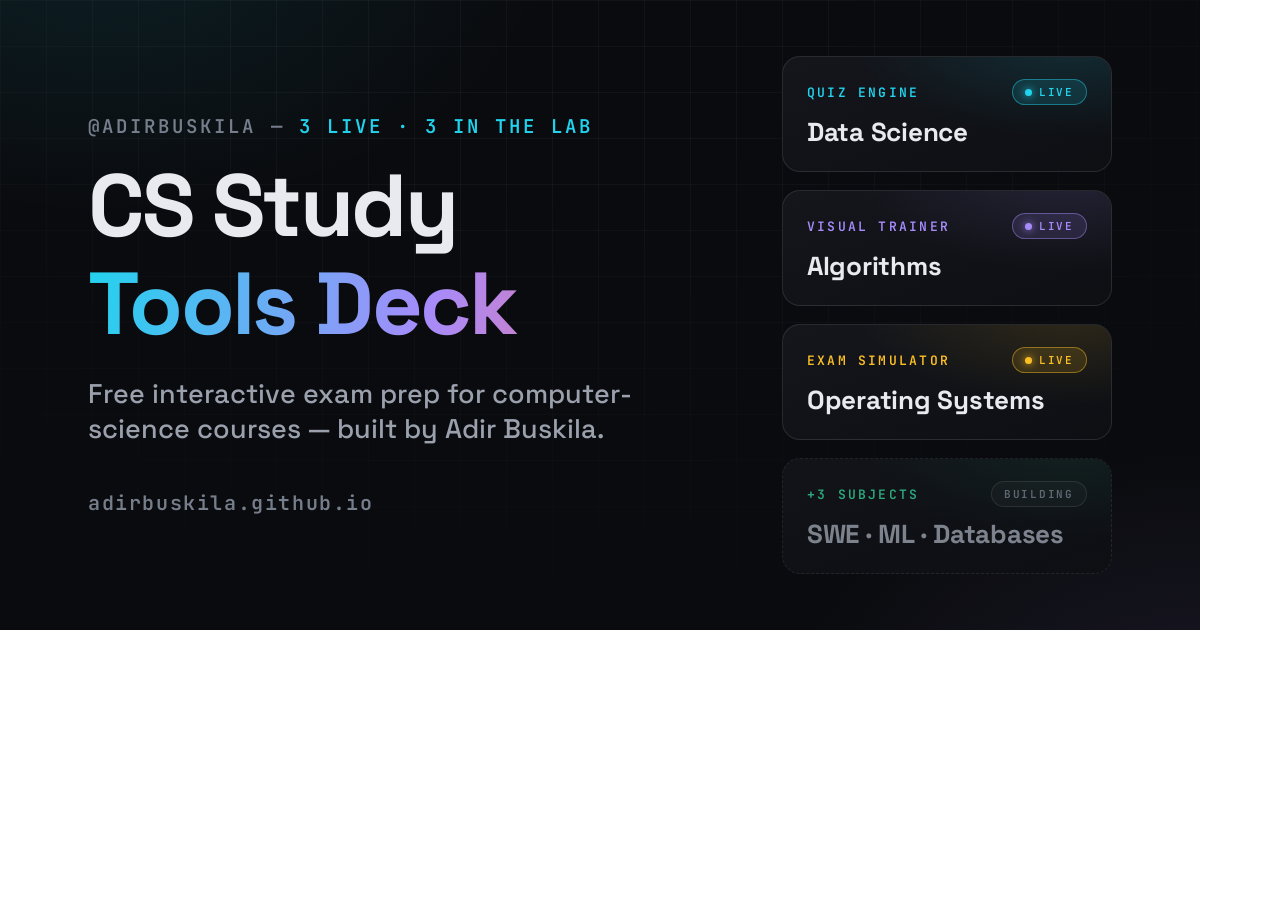
==== og-template.html @ e3f519e2 "CS study tools deck" ====
<!DOCTYPE html>
<html lang="en">
<head>
<meta charset="UTF-8">
<title>OG image source — screenshot at 1200x630 to regenerate og.png</title>
<link rel="preconnect" href="https://fonts.googleapis.com">
<link rel="preconnect" href="https://fonts.gstatic.com" crossorigin>
<link href="https://fonts.googleapis.com/css2?family=Space+Grotesk:wght@500;700&family=JetBrains+Mono:wght@400;600&display=swap" rel="stylesheet">
<style>
  * { margin: 0; padding: 0; box-sizing: border-box; }
  body { width: 1200px; height: 630px; overflow: hidden; }
  .card {
    position: relative;
    width: 1200px;
    height: 630px;
    background:
      radial-gradient(760px 460px at 8% -10%, rgba(34,211,238,.10), transparent 60%),
      radial-gradient(700px 460px at 100% 115%, rgba(167,139,250,.10), transparent 60%),
      #0a0b0e;
    color: #e8eaf0;
    font-family: 'Space Grotesk', sans-serif;
    padding: 84px 88px;
    display: flex;
    align-items: center;
    justify-content: space-between;
  }
  .card::before {
    content: '';
    position: absolute; inset: 0;
    background-image:
      linear-gradient(rgba(255,255,255,.035) 1px, transparent 1px),
      linear-gradient(90deg, rgba(255,255,255,.035) 1px, transparent 1px);
    background-size: 46px 46px;
    -webkit-mask-image: radial-gradient(1100px 720px at 45% 0%, #000 25%, transparent 92%);
  }
  .mono { font-family: 'JetBrains Mono', monospace; }
  .left { position: relative; max-width: 620px; }
  .handle { font-size: 19px; font-weight: 600; letter-spacing: .16em; color: #767e8b; }
  .handle b { color: #22d3ee; font-weight: 600; }
  .name { font-size: 88px; font-weight: 700; letter-spacing: -0.03em; line-height: 1.02; margin: 22px 0 8px; }
  .deck { font-size: 88px; font-weight: 700; letter-spacing: -0.03em; line-height: 1.02;
          background: linear-gradient(100deg, #22d3ee, #a78bfa 55%, #fb7185); -webkit-background-clip: text;
          -webkit-text-fill-color: transparent; padding-bottom: 6px; }
  .sub { font-size: 27px; color: #9aa1ad; margin-top: 22px; font-weight: 500; }
  .url { font-size: 20px; font-weight: 600; letter-spacing: .08em; color: #767e8b; margin-top: 44px; }
  .tiles { position: relative; display: flex; flex-direction: column; gap: 18px; }
  .tile {
    width: 330px; border: 1px solid rgba(255,255,255,.10); border-radius: 18px;
    background: linear-gradient(160deg, #14161c, #0d0f13);
    padding: 22px 24px; position: relative; overflow: hidden;
  }
  .tile::before { content:''; position:absolute; inset:0;
    background: radial-gradient(300px 130px at 88% -12%, var(--af), transparent 72%); }
  .tile.soon { border-style: dashed; opacity: .8; }
  .row { display: flex; justify-content: space-between; align-items: center; margin-bottom: 10px; }
  .tag { font-size: 13px; font-weight: 600; letter-spacing: .17em; color: var(--a); }
  .chip { font-size: 11px; font-weight: 600; letter-spacing: .16em; color: var(--a);
    border: 1px solid var(--ad); background: var(--af); border-radius: 999px; padding: 5px 12px;
    display: inline-flex; align-items: center; gap: 7px; }
  .chip .dot { width: 7px; height: 7px; border-radius: 50%; background: var(--a); box-shadow: 0 0 8px var(--a); }
  .chip.gray { color: #767e8b; border-color: rgba(255,255,255,.12); background: rgba(255,255,255,.03); }
  .t { font-size: 26px; font-weight: 700; letter-spacing: -0.01em; }
</style>
</head>
<body>
<div class="card">
  <div class="left">
    <div class="handle mono">@ADIRBUSKILA — <b>3 LIVE · 3 IN THE LAB</b></div>
    <div class="name">CS Study</div>
    <div class="deck">Tools Deck</div>
    <div class="sub">Free interactive exam prep for computer-science courses — built by Adir Buskila.</div>
    <div class="url mono">adirbuskila.github.io</div>
  </div>
  <div class="tiles">
    <div class="tile" style="--a:#22d3ee; --ad:rgba(34,211,238,.45); --af:rgba(34,211,238,.13)">
      <div class="row"><span class="tag mono">QUIZ ENGINE</span><span class="chip mono"><span class="dot"></span>LIVE</span></div>
      <div class="t">Data Science</div>
    </div>
    <div class="tile" style="--a:#a78bfa; --ad:rgba(167,139,250,.45); --af:rgba(167,139,250,.13)">
      <div class="row"><span class="tag mono">VISUAL TRAINER</span><span class="chip mono"><span class="dot"></span>LIVE</span></div>
      <div class="t">Algorithms</div>
    </div>
    <div class="tile" style="--a:#fbbf24; --ad:rgba(251,191,36,.45); --af:rgba(251,191,36,.13)">
      <div class="row"><span class="tag mono">EXAM SIMULATOR</span><span class="chip mono"><span class="dot"></span>LIVE</span></div>
      <div class="t">Operating Systems</div>
    </div>
    <div class="tile soon" style="--a:#34d399; --ad:rgba(52,211,153,.4); --af:rgba(52,211,153,.10)">
      <div class="row"><span class="tag mono">+3 SUBJECTS</span><span class="chip mono gray">BUILDING</span></div>
      <div class="t" style="color:#9aa1ad">SWE · ML · Databases</div>
    </div>
  </div>
</div>
</body>
</html>
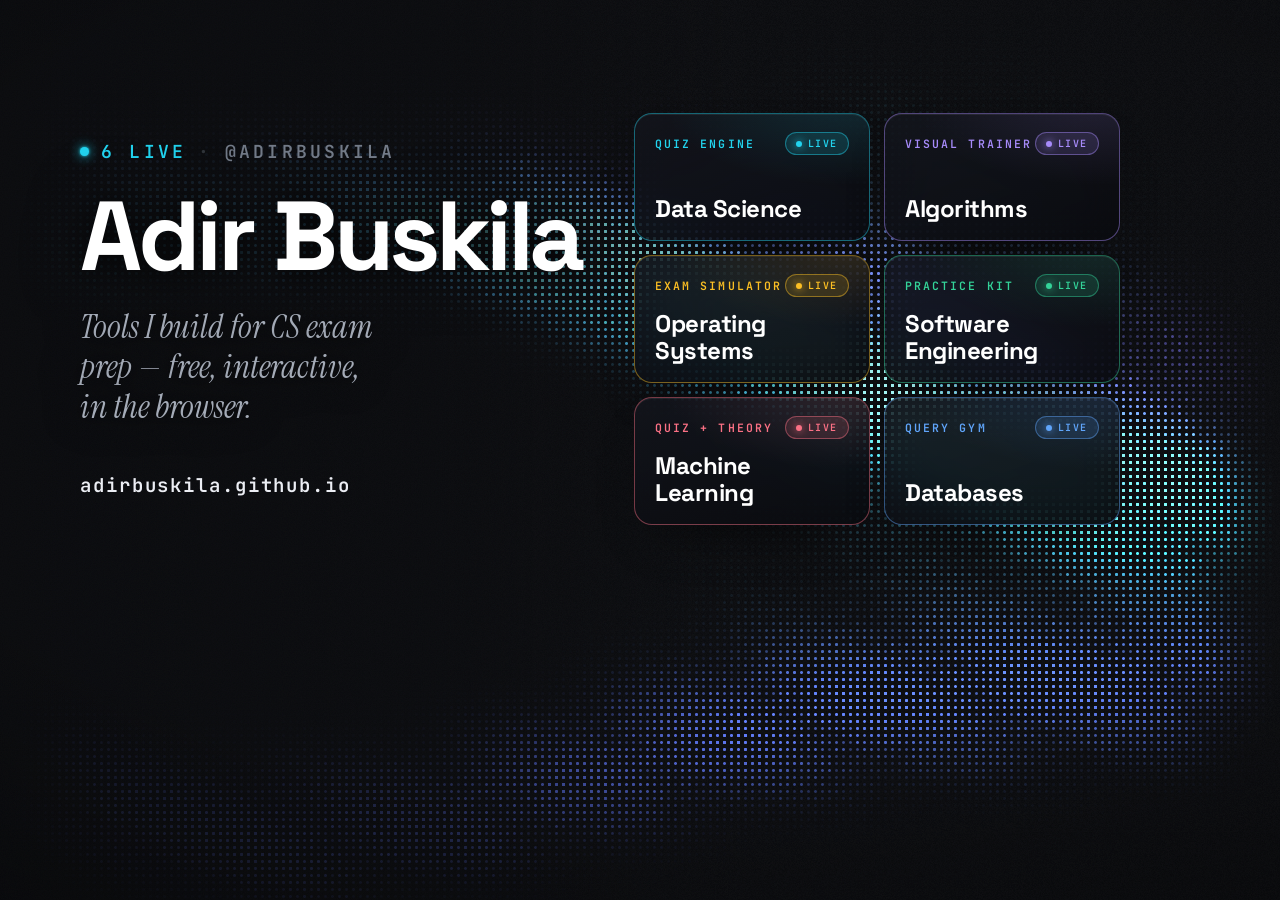
==== commit 95527fd4: "Reskin as Signal Deck: WebGL ribbon-field background, glass tiles, new OG - signal.js: dependency-fr" ====
--- a/og-template.html
+++ b/og-template.html
@@ -2,74 +2,75 @@
 <html lang="en">
 <head>
 <meta charset="UTF-8">
-<title>OG image source — screenshot at 1200x630 to regenerate og.png</title>
+<title>OG image source — screenshot at 1200x630 to regenerate og.png (see README)</title>
 <link rel="preconnect" href="https://fonts.googleapis.com">
 <link rel="preconnect" href="https://fonts.gstatic.com" crossorigin>
-<link href="https://fonts.googleapis.com/css2?family=Space+Grotesk:wght@500;700&family=JetBrains+Mono:wght@400;600&display=swap" rel="stylesheet">
+<link href="https://fonts.googleapis.com/css2?family=Space+Grotesk:wght@500;700&family=JetBrains+Mono:wght@400;600&family=Instrument+Serif:ital@1&display=swap" rel="stylesheet">
 <style>
   * { margin: 0; padding: 0; box-sizing: border-box; }
-  body { width: 1200px; height: 630px; overflow: hidden; }
-  .card {
-    position: relative;
-    width: 1200px;
-    height: 630px;
-    background:
-      radial-gradient(760px 460px at 8% -10%, rgba(34,211,238,.10), transparent 60%),
-      radial-gradient(700px 460px at 100% 115%, rgba(167,139,250,.10), transparent 60%),
-      #0a0b0e;
-    color: #e8eaf0;
-    font-family: 'Space Grotesk', sans-serif;
-    padding: 84px 88px;
-    display: flex;
-    align-items: center;
-    justify-content: space-between;
+  html { color-scheme: dark; }
+  body { width: 1200px; height: 630px; overflow: hidden; background: #0a0b0e; color: #eceef4; font-family: 'Space Grotesk', sans-serif; }
+
+  /* live signal background (signal.js) — same layering rule as the site:
+     canvas at z 0, content at z 1, never negative z-index */
+  #signal { position: fixed; inset: 0; width: 100%; height: 100%; z-index: 0; display: block; }
+  .vignette { position: fixed; inset: 0; z-index: 0; pointer-events: none;
+    background: radial-gradient(130% 100% at 50% 40%, transparent 45%, rgba(0,0,0,.6) 100%); }
+  /* keeps the left column legible where the ribbons cross the text */
+  .shade { position: fixed; inset: 0; z-index: 0; pointer-events: none;
+    background: linear-gradient(90deg, rgba(10,11,14,.9) 0%, rgba(10,11,14,.72) 34%, rgba(10,11,14,.25) 50%, transparent 58%); }
+  .grain { position: fixed; inset: 0; z-index: 0; opacity: .45; pointer-events: none;
+    background-image: url("data:image/svg+xml,%3Csvg xmlns='http://www.w3.org/2000/svg' width='140' height='140'%3E%3Cfilter id='n'%3E%3CfeTurbulence type='fractalNoise' baseFrequency='0.85' numOctaves='2' stitchTiles='stitch'/%3E%3C/filter%3E%3Crect width='140' height='140' filter='url(%23n)' opacity='0.05'/%3E%3C/svg%3E"); }
+
+  .card { position: relative; z-index: 1; width: 1200px; height: 630px; padding: 70px 80px 62px;
+    display: flex; align-items: center; justify-content: space-between; gap: 40px; }
+
+  .mono { font-family: 'JetBrains Mono', monospace; }
+  .left { max-width: 560px; }
+  .handle { display: inline-flex; align-items: center; gap: 12px; font-size: 18px; font-weight: 600; letter-spacing: .18em; color: #737b88; }
+  .handle .dot { width: 9px; height: 9px; border-radius: 50%; background: #22d3ee; box-shadow: 0 0 12px #22d3ee, 0 0 3px #22d3ee; }
+  .handle b { color: #22d3ee; font-weight: 600; }
+  .handle .sep { opacity: .35; }
+  .name { font-size: 98px; font-weight: 700; letter-spacing: -0.045em; line-height: .98; color: #fff; margin: 26px 0 22px;
+    text-shadow: 0 2px 24px rgba(0,0,0,.55), 0 0 60px rgba(0,0,0,.5); }
+  .sub { font-family: 'Instrument Serif', Georgia, serif; font-style: italic; font-size: 33px; line-height: 1.22; color: #a4abb7; max-width: 20ch;
+    text-shadow: 0 1px 18px rgba(0,0,0,.7), 0 0 40px rgba(0,0,0,.6); }
+  .url { font-size: 19px; font-weight: 600; letter-spacing: .1em; color: #737b88; margin-top: 46px; }
+  .url b { color: #eceef4; font-weight: 600; }
+
+  .tiles { display: grid; grid-template-columns: 236px 236px; gap: 14px; }
+  .tile {
+    position: relative; height: 128px; padding: 18px 20px; border-radius: 18px; overflow: hidden;
+    border: 1px solid var(--ad);
+    background: linear-gradient(160deg, rgba(21,23,31,.68), rgba(9,10,14,.78));
+    -webkit-backdrop-filter: blur(18px) saturate(1.5); backdrop-filter: blur(18px) saturate(1.5);
+    box-shadow: inset 0 1px 0 rgba(255,255,255,.07), 0 24px 60px -34px rgba(0,0,0,.9);
+    display: flex; flex-direction: column; justify-content: space-between;
   }
-  .card::before {
-    content: '';
-    position: absolute; inset: 0;
-    background-image:
-      linear-gradient(rgba(255,255,255,.035) 1px, transparent 1px),
-      linear-gradient(90deg, rgba(255,255,255,.035) 1px, transparent 1px);
-    background-size: 46px 46px;
-    -webkit-mask-image: radial-gradient(1100px 720px at 45% 0%, #000 25%, transparent 92%);
-  }
-  .mono { font-family: 'JetBrains Mono', monospace; }
-  .left { position: relative; max-width: 620px; }
-  .handle { font-size: 19px; font-weight: 600; letter-spacing: .16em; color: #767e8b; }
-  .handle b { color: #22d3ee; font-weight: 600; }
-  .name { font-size: 88px; font-weight: 700; letter-spacing: -0.03em; line-height: 1.02; margin: 22px 0 8px; }
-  .deck { font-size: 88px; font-weight: 700; letter-spacing: -0.03em; line-height: 1.02;
-          background: linear-gradient(100deg, #22d3ee, #a78bfa 55%, #fb7185); -webkit-background-clip: text;
-          -webkit-text-fill-color: transparent; padding-bottom: 6px; }
-  .sub { font-size: 27px; color: #9aa1ad; margin-top: 22px; font-weight: 500; }
-  .url { font-size: 20px; font-weight: 600; letter-spacing: .08em; color: #767e8b; margin-top: 44px; }
-  .tiles { position: relative; display: flex; flex-direction: column; gap: 18px; }
-  .tile {
-    width: 330px; border: 1px solid rgba(255,255,255,.10); border-radius: 18px;
-    background: linear-gradient(160deg, #14161c, #0d0f13);
-    padding: 22px 24px; position: relative; overflow: hidden;
-  }
-  .tile::before { content:''; position:absolute; inset:0;
-    background: radial-gradient(300px 130px at 88% -12%, var(--af), transparent 72%); }
-  .tile.soon { border-style: dashed; opacity: .8; }
-  .row { display: flex; justify-content: space-between; align-items: center; margin-bottom: 10px; }
-  .tag { font-size: 13px; font-weight: 600; letter-spacing: .17em; color: var(--a); }
-  .chip { font-size: 11px; font-weight: 600; letter-spacing: .16em; color: var(--a);
-    border: 1px solid var(--ad); background: var(--af); border-radius: 999px; padding: 5px 12px;
-    display: inline-flex; align-items: center; gap: 7px; }
-  .chip .dot { width: 7px; height: 7px; border-radius: 50%; background: var(--a); box-shadow: 0 0 8px var(--a); }
-  .chip.gray { color: #767e8b; border-color: rgba(255,255,255,.12); background: rgba(255,255,255,.03); }
-  .t { font-size: 26px; font-weight: 700; letter-spacing: -0.01em; }
+  .tile::after { content: ''; position: absolute; inset: 0;
+    background: radial-gradient(260px 120px at 90% -10%, var(--af), transparent 70%); }
+  .tile > * { position: relative; z-index: 1; }
+  .row { display: flex; justify-content: space-between; align-items: center; }
+  .tag { font-size: 11.5px; font-weight: 600; letter-spacing: .18em; color: var(--a); }
+  .chip { font-size: 10px; font-weight: 600; letter-spacing: .16em; color: var(--a);
+    border: 1px solid var(--ad); background: var(--af); border-radius: 999px; padding: 4px 10px;
+    display: inline-flex; align-items: center; gap: 6px; }
+  .chip .dot { width: 6px; height: 6px; border-radius: 50%; background: var(--a); box-shadow: 0 0 8px var(--a); }
+  .t { font-size: 24px; font-weight: 700; letter-spacing: -0.02em; line-height: 1.1; color: #fff; }
 </style>
 </head>
 <body>
+<canvas id="signal" aria-hidden="true"></canvas>
+<div class="shade"></div>
+<div class="vignette"></div>
+<div class="grain"></div>
+
 <div class="card">
   <div class="left">
-    <div class="handle mono">@ADIRBUSKILA — <b>3 LIVE · 3 IN THE LAB</b></div>
-    <div class="name">CS Study</div>
-    <div class="deck">Tools Deck</div>
-    <div class="sub">Free interactive exam prep for computer-science courses — built by Adir Buskila.</div>
-    <div class="url mono">adirbuskila.github.io</div>
+    <div class="handle mono"><span class="dot"></span><b>6 LIVE</b><span class="sep">·</span>@ADIRBUSKILA</div>
+    <div class="name">Adir Buskila</div>
+    <div class="sub">Tools I build for CS exam prep — free, interactive, in the browser.</div>
+    <div class="url mono"><b>adirbuskila.github.io</b></div>
   </div>
   <div class="tiles">
     <div class="tile" style="--a:#22d3ee; --ad:rgba(34,211,238,.45); --af:rgba(34,211,238,.13)">
@@ -84,11 +85,21 @@
       <div class="row"><span class="tag mono">EXAM SIMULATOR</span><span class="chip mono"><span class="dot"></span>LIVE</span></div>
       <div class="t">Operating Systems</div>
     </div>
-    <div class="tile soon" style="--a:#34d399; --ad:rgba(52,211,153,.4); --af:rgba(52,211,153,.10)">
-      <div class="row"><span class="tag mono">+3 SUBJECTS</span><span class="chip mono gray">BUILDING</span></div>
-      <div class="t" style="color:#9aa1ad">SWE · ML · Databases</div>
+    <div class="tile" style="--a:#34d399; --ad:rgba(52,211,153,.45); --af:rgba(52,211,153,.13)">
+      <div class="row"><span class="tag mono">PRACTICE KIT</span><span class="chip mono"><span class="dot"></span>LIVE</span></div>
+      <div class="t">Software Engineering</div>
+    </div>
+    <div class="tile" style="--a:#fb7185; --ad:rgba(251,113,133,.45); --af:rgba(251,113,133,.13)">
+      <div class="row"><span class="tag mono">QUIZ + THEORY</span><span class="chip mono"><span class="dot"></span>LIVE</span></div>
+      <div class="t">Machine Learning</div>
+    </div>
+    <div class="tile" style="--a:#60a5fa; --ad:rgba(96,165,250,.45); --af:rgba(96,165,250,.13)">
+      <div class="row"><span class="tag mono">QUERY GYM</span><span class="chip mono"><span class="dot"></span>LIVE</span></div>
+      <div class="t">Databases</div>
     </div>
   </div>
 </div>
+
+<script src="signal.js"></script>
 </body>
 </html>
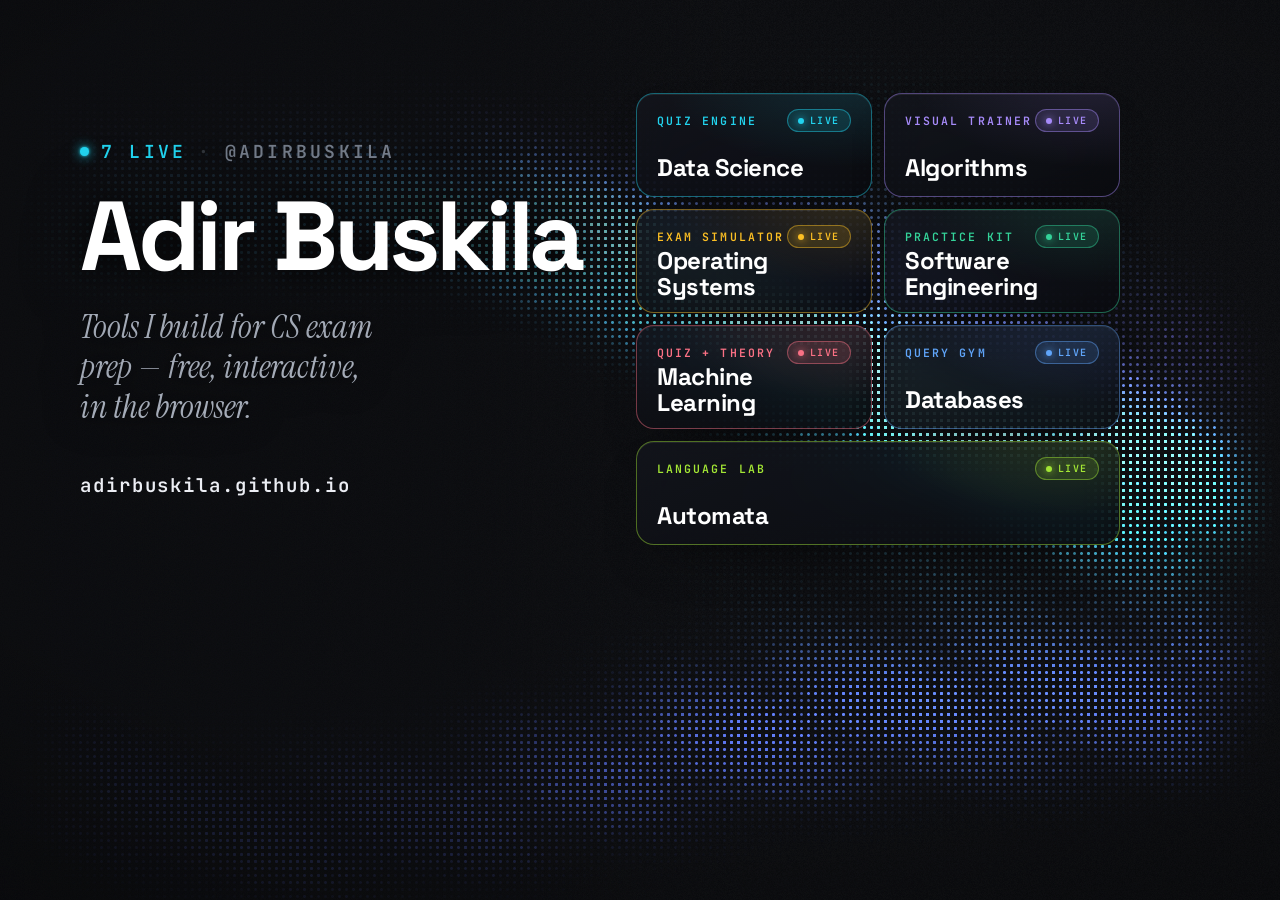
==== commit 0fa631cb: "Launch Automata tile Seventh subject: Automata & Formal Languages (LANGUAGE LAB, lime accent, finite" ====
--- a/og-template.html
+++ b/og-template.html
@@ -38,9 +38,10 @@
   .url { font-size: 19px; font-weight: 600; letter-spacing: .1em; color: #737b88; margin-top: 46px; }
   .url b { color: #eceef4; font-weight: 600; }
 
-  .tiles { display: grid; grid-template-columns: 236px 236px; gap: 14px; }
+  .tiles { display: grid; grid-template-columns: 236px 236px; gap: 12px; }
+  .tile.wide { grid-column: span 2; }
   .tile {
-    position: relative; height: 128px; padding: 18px 20px; border-radius: 18px; overflow: hidden;
+    position: relative; height: 104px; padding: 15px 20px; border-radius: 18px; overflow: hidden;
     border: 1px solid var(--ad);
     background: linear-gradient(160deg, rgba(21,23,31,.68), rgba(9,10,14,.78));
     -webkit-backdrop-filter: blur(18px) saturate(1.5); backdrop-filter: blur(18px) saturate(1.5);
@@ -67,7 +68,7 @@
 
 <div class="card">
   <div class="left">
-    <div class="handle mono"><span class="dot"></span><b>6 LIVE</b><span class="sep">·</span>@ADIRBUSKILA</div>
+    <div class="handle mono"><span class="dot"></span><b>7 LIVE</b><span class="sep">·</span>@ADIRBUSKILA</div>
     <div class="name">Adir Buskila</div>
     <div class="sub">Tools I build for CS exam prep — free, interactive, in the browser.</div>
     <div class="url mono"><b>adirbuskila.github.io</b></div>
@@ -97,6 +98,10 @@
       <div class="row"><span class="tag mono">QUERY GYM</span><span class="chip mono"><span class="dot"></span>LIVE</span></div>
       <div class="t">Databases</div>
     </div>
+    <div class="tile wide" style="--a:#a3e635; --ad:rgba(163,230,53,.45); --af:rgba(163,230,53,.13)">
+      <div class="row"><span class="tag mono">LANGUAGE LAB</span><span class="chip mono"><span class="dot"></span>LIVE</span></div>
+      <div class="t">Automata</div>
+    </div>
   </div>
 </div>
 
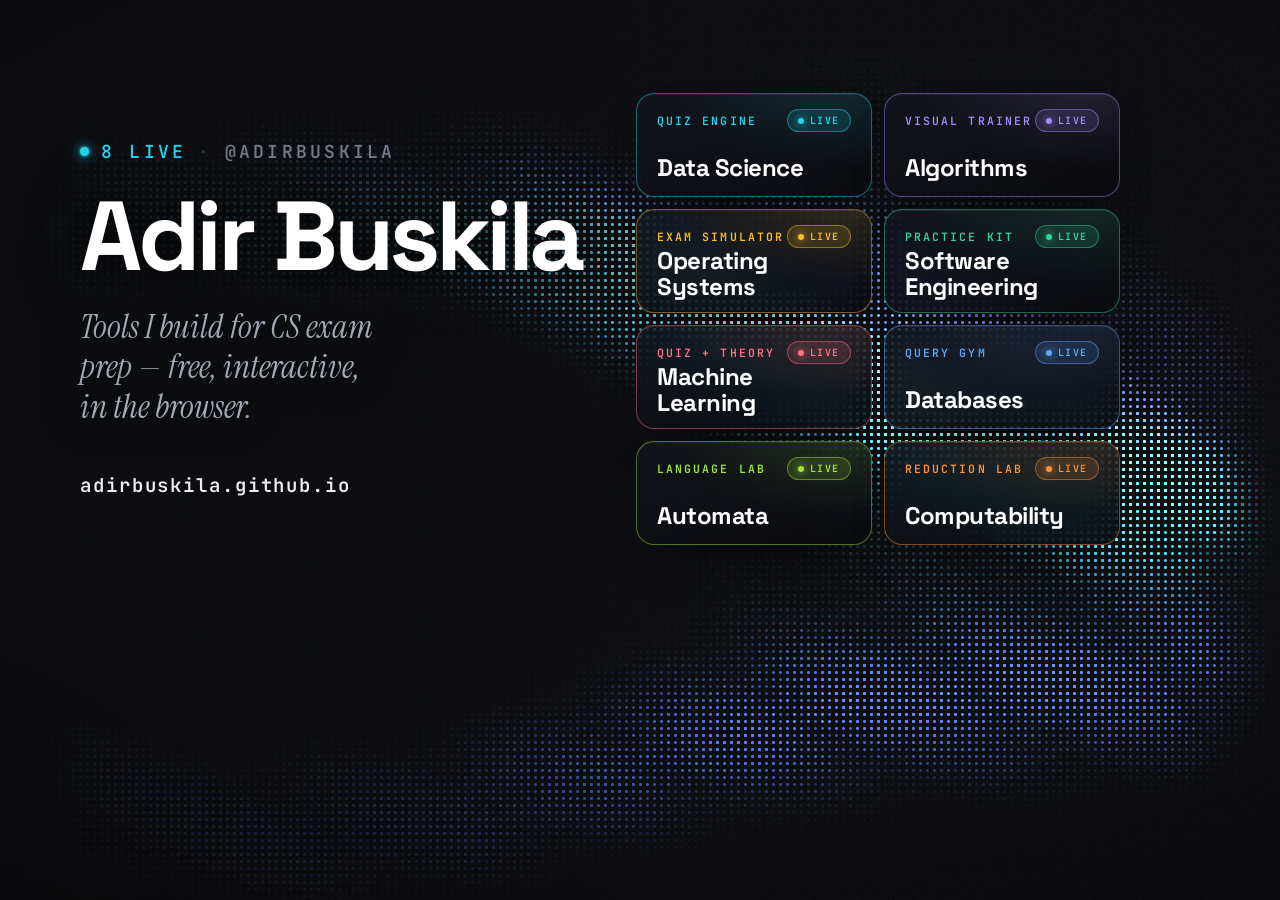
==== commit f83abfb0: "Launch Computability tile; show og.png in README Eighth subject: Computability & Complexity (REDUCTI" ====
--- a/og-template.html
+++ b/og-template.html
@@ -68,7 +68,7 @@
 
 <div class="card">
   <div class="left">
-    <div class="handle mono"><span class="dot"></span><b>7 LIVE</b><span class="sep">·</span>@ADIRBUSKILA</div>
+    <div class="handle mono"><span class="dot"></span><b>8 LIVE</b><span class="sep">·</span>@ADIRBUSKILA</div>
     <div class="name">Adir Buskila</div>
     <div class="sub">Tools I build for CS exam prep — free, interactive, in the browser.</div>
     <div class="url mono"><b>adirbuskila.github.io</b></div>
@@ -98,9 +98,13 @@
       <div class="row"><span class="tag mono">QUERY GYM</span><span class="chip mono"><span class="dot"></span>LIVE</span></div>
       <div class="t">Databases</div>
     </div>
-    <div class="tile wide" style="--a:#a3e635; --ad:rgba(163,230,53,.45); --af:rgba(163,230,53,.13)">
+    <div class="tile" style="--a:#a3e635; --ad:rgba(163,230,53,.45); --af:rgba(163,230,53,.13)">
       <div class="row"><span class="tag mono">LANGUAGE LAB</span><span class="chip mono"><span class="dot"></span>LIVE</span></div>
       <div class="t">Automata</div>
+    </div>
+    <div class="tile" style="--a:#fb923c; --ad:rgba(251,146,60,.45); --af:rgba(251,146,60,.13)">
+      <div class="row"><span class="tag mono">REDUCTION LAB</span><span class="chip mono"><span class="dot"></span>LIVE</span></div>
+      <div class="t">Computability</div>
     </div>
   </div>
 </div>
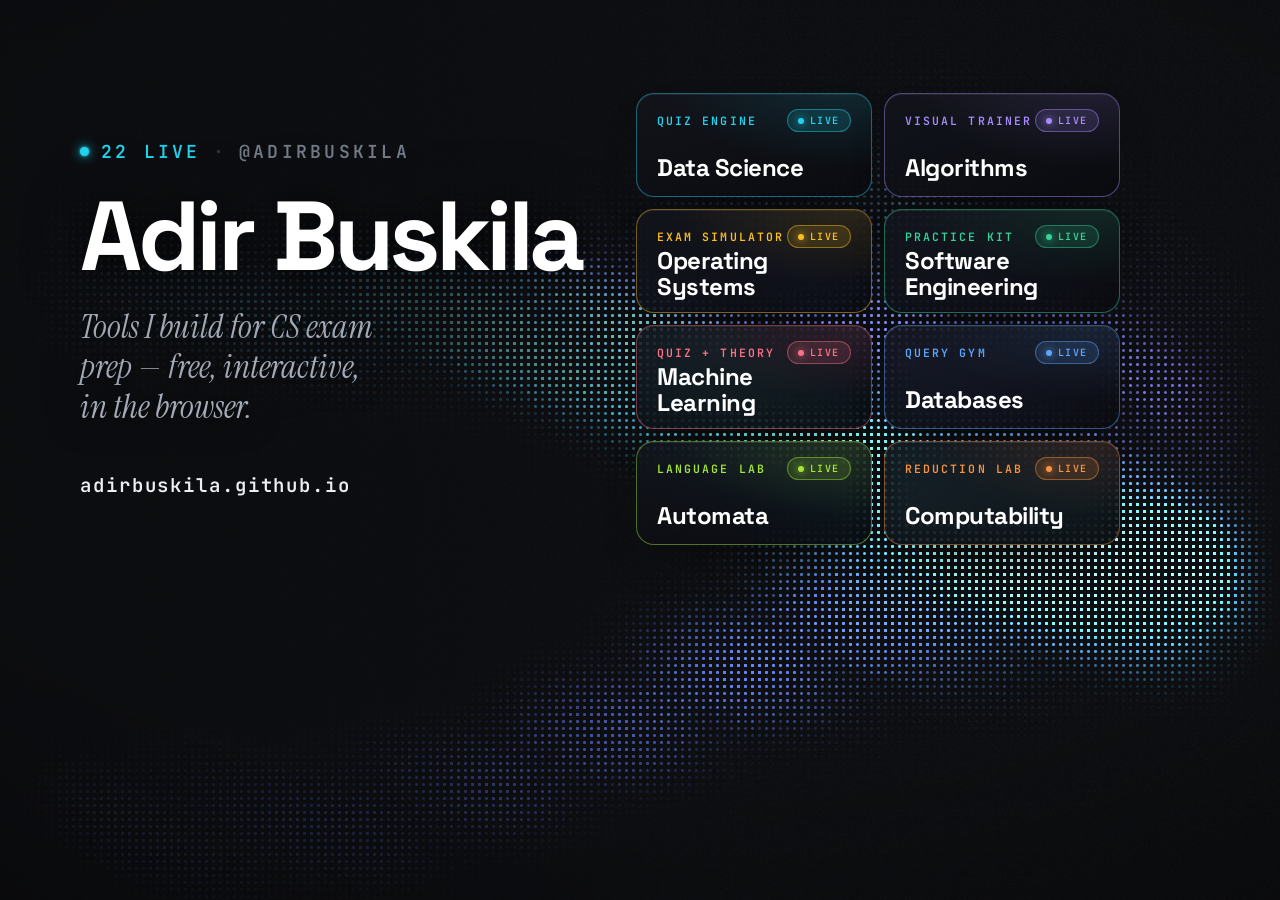
==== commit 104a4768: "Update OG card to 22 live tools Co-Authored-By: Claude Opus 5.5 <noreply@anthropic.com>" ====
--- a/og-template.html
+++ b/og-template.html
@@ -68,7 +68,7 @@
 
 <div class="card">
   <div class="left">
-    <div class="handle mono"><span class="dot"></span><b>8 LIVE</b><span class="sep">·</span>@ADIRBUSKILA</div>
+    <div class="handle mono"><span class="dot"></span><b>22 LIVE</b><span class="sep">·</span>@ADIRBUSKILA</div>
     <div class="name">Adir Buskila</div>
     <div class="sub">Tools I build for CS exam prep — free, interactive, in the browser.</div>
     <div class="url mono"><b>adirbuskila.github.io</b></div>
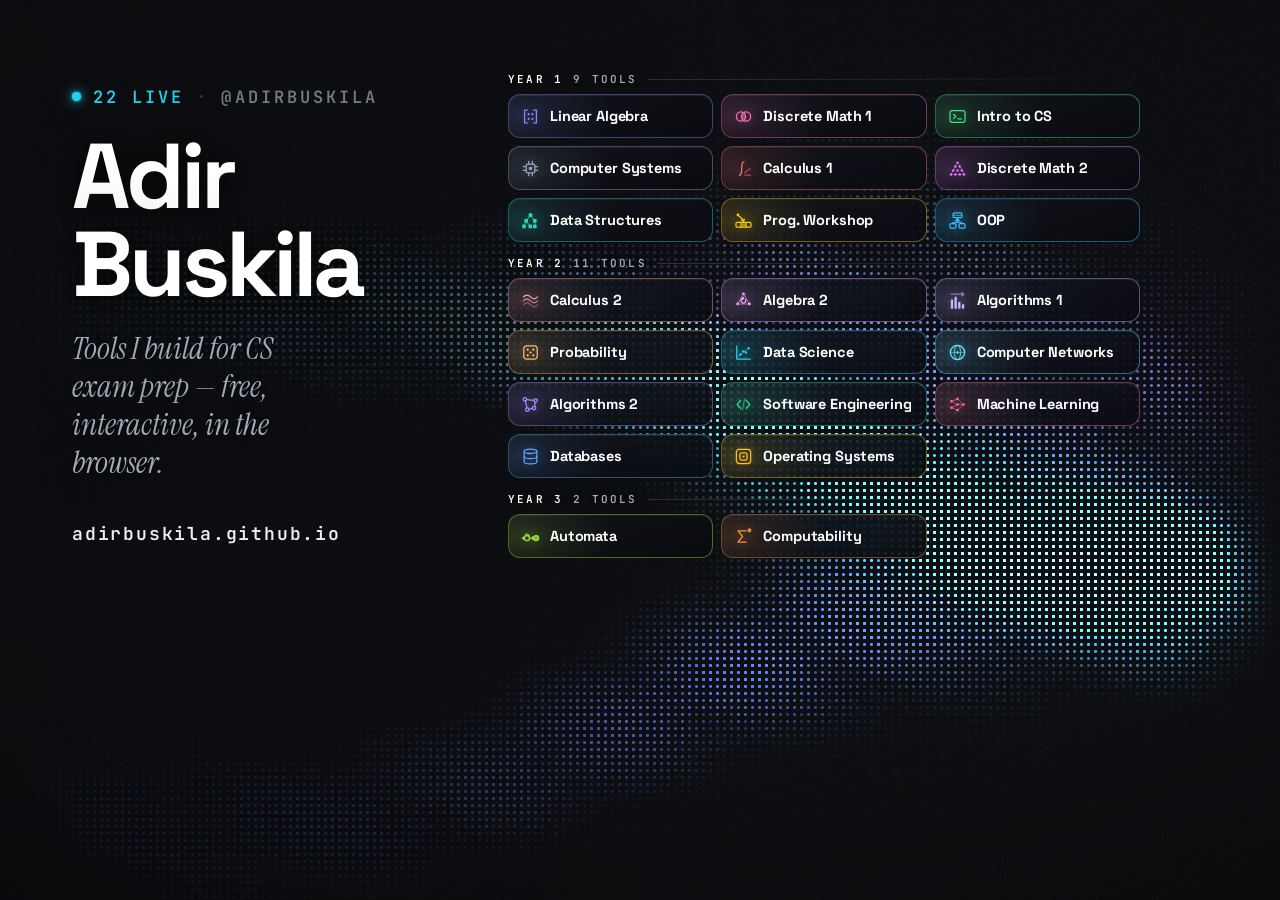
==== commit a9c10bc9: "Show all 22 live tools on the OG card, built from app.js Co-Authored-By: Claude Opus 5.5 <noreply@an" ====
--- a/og-template.html
+++ b/og-template.html
@@ -22,42 +22,44 @@
   .grain { position: fixed; inset: 0; z-index: 0; opacity: .45; pointer-events: none;
     background-image: url("data:image/svg+xml,%3Csvg xmlns='http://www.w3.org/2000/svg' width='140' height='140'%3E%3Cfilter id='n'%3E%3CfeTurbulence type='fractalNoise' baseFrequency='0.85' numOctaves='2' stitchTiles='stitch'/%3E%3C/filter%3E%3Crect width='140' height='140' filter='url(%23n)' opacity='0.05'/%3E%3C/svg%3E"); }
 
-  .card { position: relative; z-index: 1; width: 1200px; height: 630px; padding: 70px 80px 62px;
-    display: flex; align-items: center; justify-content: space-between; gap: 40px; }
+  .card { position: relative; z-index: 1; width: 1200px; height: 630px; padding: 54px 60px 54px 72px;
+    display: flex; align-items: center; justify-content: space-between; gap: 44px; }
 
   .mono { font-family: 'JetBrains Mono', monospace; }
-  .left { max-width: 560px; }
-  .handle { display: inline-flex; align-items: center; gap: 12px; font-size: 18px; font-weight: 600; letter-spacing: .18em; color: #737b88; }
+  .left { width: 392px; flex: none; }
+  .handle { display: inline-flex; align-items: center; gap: 12px; font-size: 17px; font-weight: 600; letter-spacing: .18em; color: #737b88; }
   .handle .dot { width: 9px; height: 9px; border-radius: 50%; background: #22d3ee; box-shadow: 0 0 12px #22d3ee, 0 0 3px #22d3ee; }
   .handle b { color: #22d3ee; font-weight: 600; }
   .handle .sep { opacity: .35; }
-  .name { font-size: 98px; font-weight: 700; letter-spacing: -0.045em; line-height: .98; color: #fff; margin: 26px 0 22px;
+  .name { font-size: 92px; font-weight: 700; letter-spacing: -0.045em; line-height: .96; color: #fff; margin: 24px 0 22px;
     text-shadow: 0 2px 24px rgba(0,0,0,.55), 0 0 60px rgba(0,0,0,.5); }
-  .sub { font-family: 'Instrument Serif', Georgia, serif; font-style: italic; font-size: 33px; line-height: 1.22; color: #a4abb7; max-width: 20ch;
+  .sub { font-family: 'Instrument Serif', Georgia, serif; font-style: italic; font-size: 31px; line-height: 1.22; color: #a4abb7; max-width: 19ch;
     text-shadow: 0 1px 18px rgba(0,0,0,.7), 0 0 40px rgba(0,0,0,.6); }
-  .url { font-size: 19px; font-weight: 600; letter-spacing: .1em; color: #737b88; margin-top: 46px; }
+  .url { font-size: 18px; font-weight: 600; letter-spacing: .1em; color: #737b88; margin-top: 40px; }
   .url b { color: #eceef4; font-weight: 600; }
 
-  .tiles { display: grid; grid-template-columns: 236px 236px; gap: 12px; }
-  .tile.wide { grid-column: span 2; }
+  /* all live tools, grouped by year — built from the tools array in app.js */
+  .board { flex: 1; display: flex; flex-direction: column; gap: 14px; }
+  .yr { display: flex; flex-direction: column; gap: 8px; }
+  .yr-head { display: flex; align-items: center; gap: 10px; font-size: 11px; font-weight: 600; letter-spacing: .2em; color: #a4abb7;
+    text-shadow: 0 0 6px #0a0b0e, 0 0 14px #0a0b0e, 0 0 24px #0a0b0e; }
+  .yr-head b { color: #fff; font-weight: 600; }
+  .yr-head::after { content: ''; flex: 1; height: 1px; background: linear-gradient(90deg, rgba(255,255,255,.14), transparent); }
+  .grid { display: grid; grid-template-columns: repeat(3, 1fr); gap: 8px; }
   .tile {
-    position: relative; height: 104px; padding: 15px 20px; border-radius: 18px; overflow: hidden;
+    position: relative; height: 44px; padding: 0 12px; border-radius: 12px; overflow: hidden;
     border: 1px solid var(--ad);
-    background: linear-gradient(160deg, rgba(21,23,31,.68), rgba(9,10,14,.78));
+    background: linear-gradient(160deg, rgba(21,23,31,.72), rgba(9,10,14,.82));
     -webkit-backdrop-filter: blur(18px) saturate(1.5); backdrop-filter: blur(18px) saturate(1.5);
-    box-shadow: inset 0 1px 0 rgba(255,255,255,.07), 0 24px 60px -34px rgba(0,0,0,.9);
-    display: flex; flex-direction: column; justify-content: space-between;
+    box-shadow: inset 0 1px 0 rgba(255,255,255,.07), 0 18px 40px -28px rgba(0,0,0,.9);
+    display: flex; align-items: center; gap: 10px;
   }
   .tile::after { content: ''; position: absolute; inset: 0;
-    background: radial-gradient(260px 120px at 90% -10%, var(--af), transparent 70%); }
+    background: radial-gradient(140px 60px at 0% 50%, var(--af), transparent 75%); }
   .tile > * { position: relative; z-index: 1; }
-  .row { display: flex; justify-content: space-between; align-items: center; }
-  .tag { font-size: 11.5px; font-weight: 600; letter-spacing: .18em; color: var(--a); }
-  .chip { font-size: 10px; font-weight: 600; letter-spacing: .16em; color: var(--a);
-    border: 1px solid var(--ad); background: var(--af); border-radius: 999px; padding: 4px 10px;
-    display: inline-flex; align-items: center; gap: 6px; }
-  .chip .dot { width: 6px; height: 6px; border-radius: 50%; background: var(--a); box-shadow: 0 0 8px var(--a); }
-  .t { font-size: 24px; font-weight: 700; letter-spacing: -0.02em; line-height: 1.1; color: #fff; }
+  .g { flex: none; display: flex; color: var(--a); filter: drop-shadow(0 0 6px var(--ad)); }
+  .g svg { width: 19px; height: 19px; }
+  .t { font-size: 14.5px; font-weight: 700; letter-spacing: -0.01em; color: #fff; white-space: nowrap; overflow: hidden; text-overflow: ellipsis; }
 </style>
 </head>
 <body>
@@ -68,47 +70,46 @@
 
 <div class="card">
   <div class="left">
-    <div class="handle mono"><span class="dot"></span><b>22 LIVE</b><span class="sep">·</span>@ADIRBUSKILA</div>
+    <div class="handle mono"><span class="dot"></span><b id="count">LIVE</b><span class="sep">·</span>@ADIRBUSKILA</div>
     <div class="name">Adir Buskila</div>
     <div class="sub">Tools I build for CS exam prep — free, interactive, in the browser.</div>
     <div class="url mono"><b>adirbuskila.github.io</b></div>
   </div>
-  <div class="tiles">
-    <div class="tile" style="--a:#22d3ee; --ad:rgba(34,211,238,.45); --af:rgba(34,211,238,.13)">
-      <div class="row"><span class="tag mono">QUIZ ENGINE</span><span class="chip mono"><span class="dot"></span>LIVE</span></div>
-      <div class="t">Data Science</div>
-    </div>
-    <div class="tile" style="--a:#a78bfa; --ad:rgba(167,139,250,.45); --af:rgba(167,139,250,.13)">
-      <div class="row"><span class="tag mono">VISUAL TRAINER</span><span class="chip mono"><span class="dot"></span>LIVE</span></div>
-      <div class="t">Algorithms</div>
-    </div>
-    <div class="tile" style="--a:#fbbf24; --ad:rgba(251,191,36,.45); --af:rgba(251,191,36,.13)">
-      <div class="row"><span class="tag mono">EXAM SIMULATOR</span><span class="chip mono"><span class="dot"></span>LIVE</span></div>
-      <div class="t">Operating Systems</div>
-    </div>
-    <div class="tile" style="--a:#34d399; --ad:rgba(52,211,153,.45); --af:rgba(52,211,153,.13)">
-      <div class="row"><span class="tag mono">PRACTICE KIT</span><span class="chip mono"><span class="dot"></span>LIVE</span></div>
-      <div class="t">Software Engineering</div>
-    </div>
-    <div class="tile" style="--a:#fb7185; --ad:rgba(251,113,133,.45); --af:rgba(251,113,133,.13)">
-      <div class="row"><span class="tag mono">QUIZ + THEORY</span><span class="chip mono"><span class="dot"></span>LIVE</span></div>
-      <div class="t">Machine Learning</div>
-    </div>
-    <div class="tile" style="--a:#60a5fa; --ad:rgba(96,165,250,.45); --af:rgba(96,165,250,.13)">
-      <div class="row"><span class="tag mono">QUERY GYM</span><span class="chip mono"><span class="dot"></span>LIVE</span></div>
-      <div class="t">Databases</div>
-    </div>
-    <div class="tile" style="--a:#a3e635; --ad:rgba(163,230,53,.45); --af:rgba(163,230,53,.13)">
-      <div class="row"><span class="tag mono">LANGUAGE LAB</span><span class="chip mono"><span class="dot"></span>LIVE</span></div>
-      <div class="t">Automata</div>
-    </div>
-    <div class="tile" style="--a:#fb923c; --ad:rgba(251,146,60,.45); --af:rgba(251,146,60,.13)">
-      <div class="row"><span class="tag mono">REDUCTION LAB</span><span class="chip mono"><span class="dot"></span>LIVE</span></div>
-      <div class="t">Computability</div>
-    </div>
-  </div>
+  <div class="board" id="board"></div>
 </div>
 
+<!-- app.js renders the site into these; the card only borrows its tools + glyphs -->
+<div hidden><div id="deck"></div><span id="deck-count"></span></div>
+<script src="app.js"></script>
+<script>
+  // names too long for a 3-column tile
+  const SHORT = {
+    'Advanced Programming Workshop': 'Prog. Workshop',
+    'Intro to Computer Systems': 'Computer Systems',
+    'Object-Oriented Programming': 'OOP',
+  };
+  const rgba = (hex, a) => {
+    const n = parseInt(hex.slice(1), 16);
+    return `rgba(${n >> 16},${(n >> 8) & 255},${n & 255},${a})`;
+  };
+  const live = tools.filter((t) => t.status === 'live');
+  document.getElementById('count').textContent = `${live.length} LIVE`;
+  const board = document.getElementById('board');
+  [...new Set(live.map((t) => t.year))].forEach((year) => {
+    const list = live.filter((t) => t.year === year);
+    const yr = document.createElement('div');
+    yr.className = 'yr';
+    yr.innerHTML = `<div class="yr-head mono"><b>YEAR ${year}</b>${list.length} TOOLS</div><div class="grid"></div>`;
+    list.forEach((t) => {
+      const el = document.createElement('div');
+      el.className = 'tile';
+      el.style.cssText = `--a:${t.accent}; --ad:${rgba(t.accent, .42)}; --af:${rgba(t.accent, .16)}`;
+      el.innerHTML = `<span class="g">${glyphs[t.glyph]}</span><span class="t">${SHORT[t.subject] || t.subject}</span>`;
+      yr.lastChild.appendChild(el);
+    });
+    board.appendChild(yr);
+  });
+</script>
 <script src="signal.js"></script>
 </body>
 </html>
